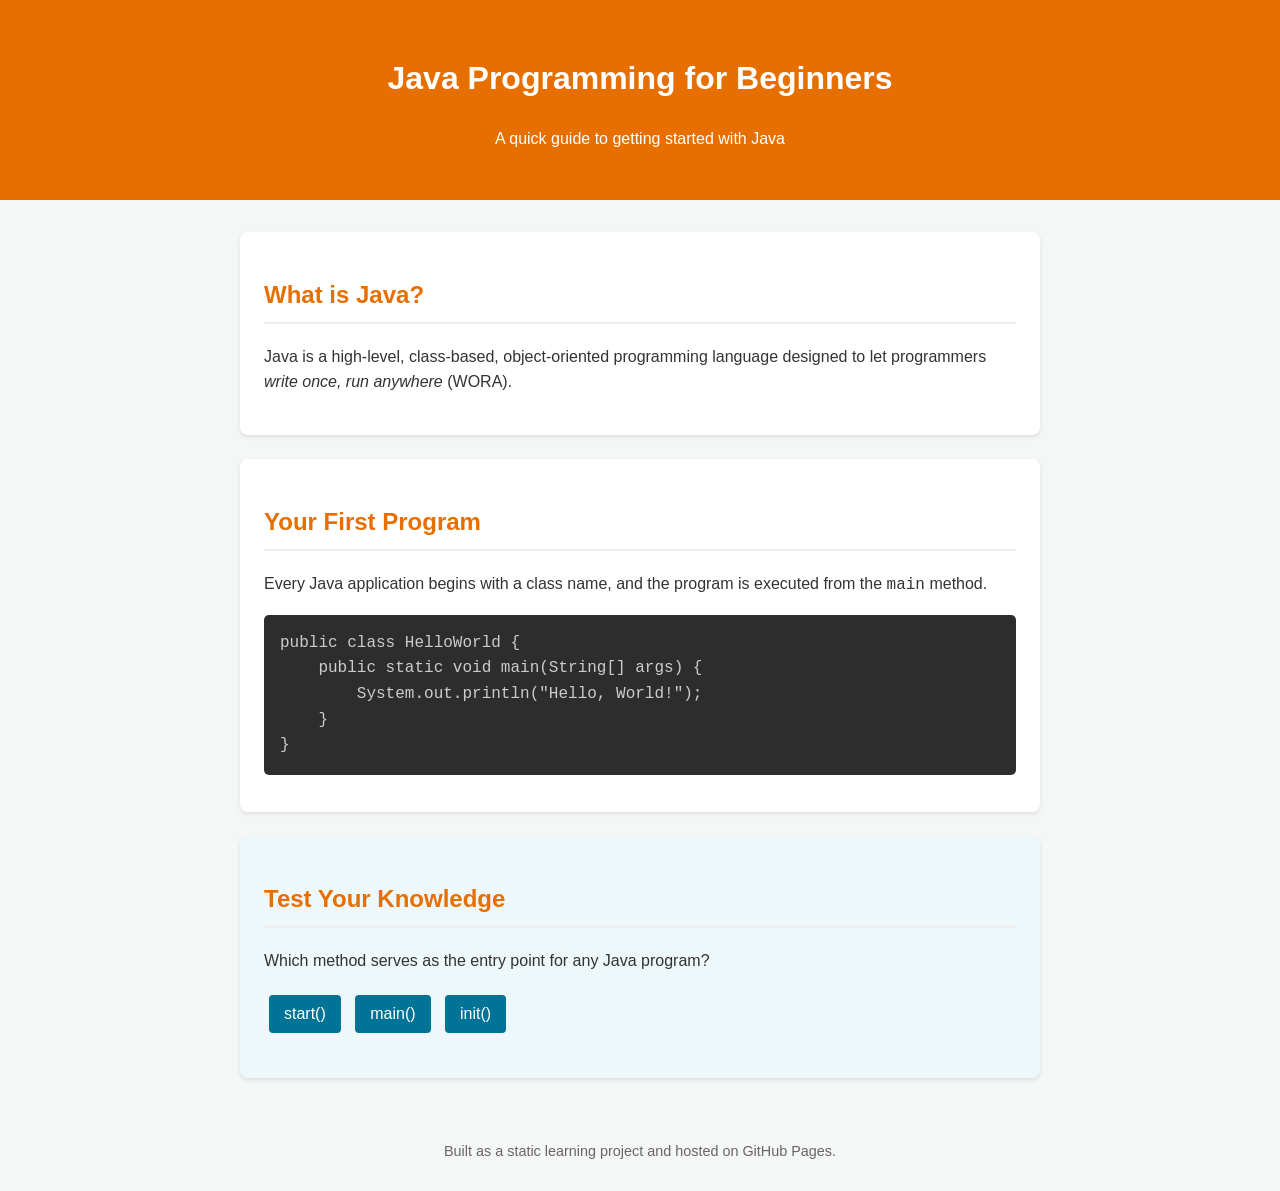
==== index.html @ 13dd9252 "Add files via upload" ====
<!DOCTYPE html>
<html lang="en">
<head>
    <meta charset="UTF-8">
    <meta name="viewport" content="width=device-width, initial-scale=1.0">
    <title>Learn Java - Basics</title>
    <!-- Links to your CSS file -->
    <link rel="stylesheet" href="style.css">
</head>
<body>

    <header>
        <h1>Java Programming for Beginners</h1>
        <p>A quick guide to getting started with Java</p>
    </header>

    <main>
        <section>
            <h2>What is Java?</h2>
            <p>Java is a high-level, class-based, object-oriented programming language designed to let programmers <em>write once, run anywhere</em> (WORA).</p>
        </section>

        <section>
            <h2>Your First Program</h2>
            <p>Every Java application begins with a class name, and the program is executed from the <code>main</code> method.</p>
            <pre><code>public class HelloWorld {
    public static void main(String[] args) {
        System.out.println("Hello, World!");
    }
}</code></pre>
        </section>

        <section class="quiz-section">
            <h2>Test Your Knowledge</h2>
            <p>Which method serves as the entry point for any Java program?</p>
            <!-- These buttons trigger the JavaScript function -->
            <button class="quiz-btn" onclick="checkAnswer('start')">start()</button>
            <button class="quiz-btn" onclick="checkAnswer('main')">main()</button>
            <button class="quiz-btn" onclick="checkAnswer('init')">init()</button>
            
            <p id="quiz-feedback"></p>
        </section>
    </main>

    <footer>
        <p>Built as a static learning project and hosted on GitHub Pages.</p>
    </footer>

    <!-- Links to your JavaScript file -->
    <script src="script.js"></script>
</body>
</html>
---- style.css ----
/* Base Styles */
body {
    font-family: 'Segoe UI', Tahoma, Geneva, Verdana, sans-serif;
    line-height: 1.6;
    margin: 0;
    padding: 0;
    background-color: #f4f7f6;
    color: #333;
}

/* Header & Footer */
header {
    background-color: #e76f00; /* Java Orange */
    color: white;
    padding: 2rem 1rem;
    text-align: center;
}

footer {
    text-align: center;
    padding: 1rem;
    font-size: 0.9rem;
    color: #666;
}

/* Main Layout */
main {
    max-width: 800px;
    margin: 2rem auto;
    padding: 0 1rem;
}

section {
    background: white;
    padding: 1.5rem;
    margin-bottom: 1.5rem;
    border-radius: 8px;
    box-shadow: 0 2px 4px rgba(0,0,0,0.1);
}

h2 {
    color: #e76f00;
    border-bottom: 2px solid #eee;
    padding-bottom: 0.5rem;
}

/* Code Blocks */
pre {
    background-color: #2d2d2d;
    color: #ccc;
    padding: 1rem;
    border-radius: 5px;
    overflow-x: auto;
}

code {
    font-family: Consolas, Monaco, monospace;
}

/* Quiz Section Styles */
.quiz-section {
    background-color: #eef7f9;
}

.quiz-btn {
    background-color: #007396;
    color: white;
    border: none;
    padding: 10px 15px;
    margin: 5px;
    border-radius: 4px;
    cursor: pointer;
    font-size: 1rem;
    transition: background-color 0.3s;
}

.quiz-btn:hover {
    background-color: #005b77;
}

#quiz-feedback {
    font-weight: bold;
    margin-top: 15px;
}

.correct {
    color: #28a745;
}

.incorrect {
    color: #dc3545;
}
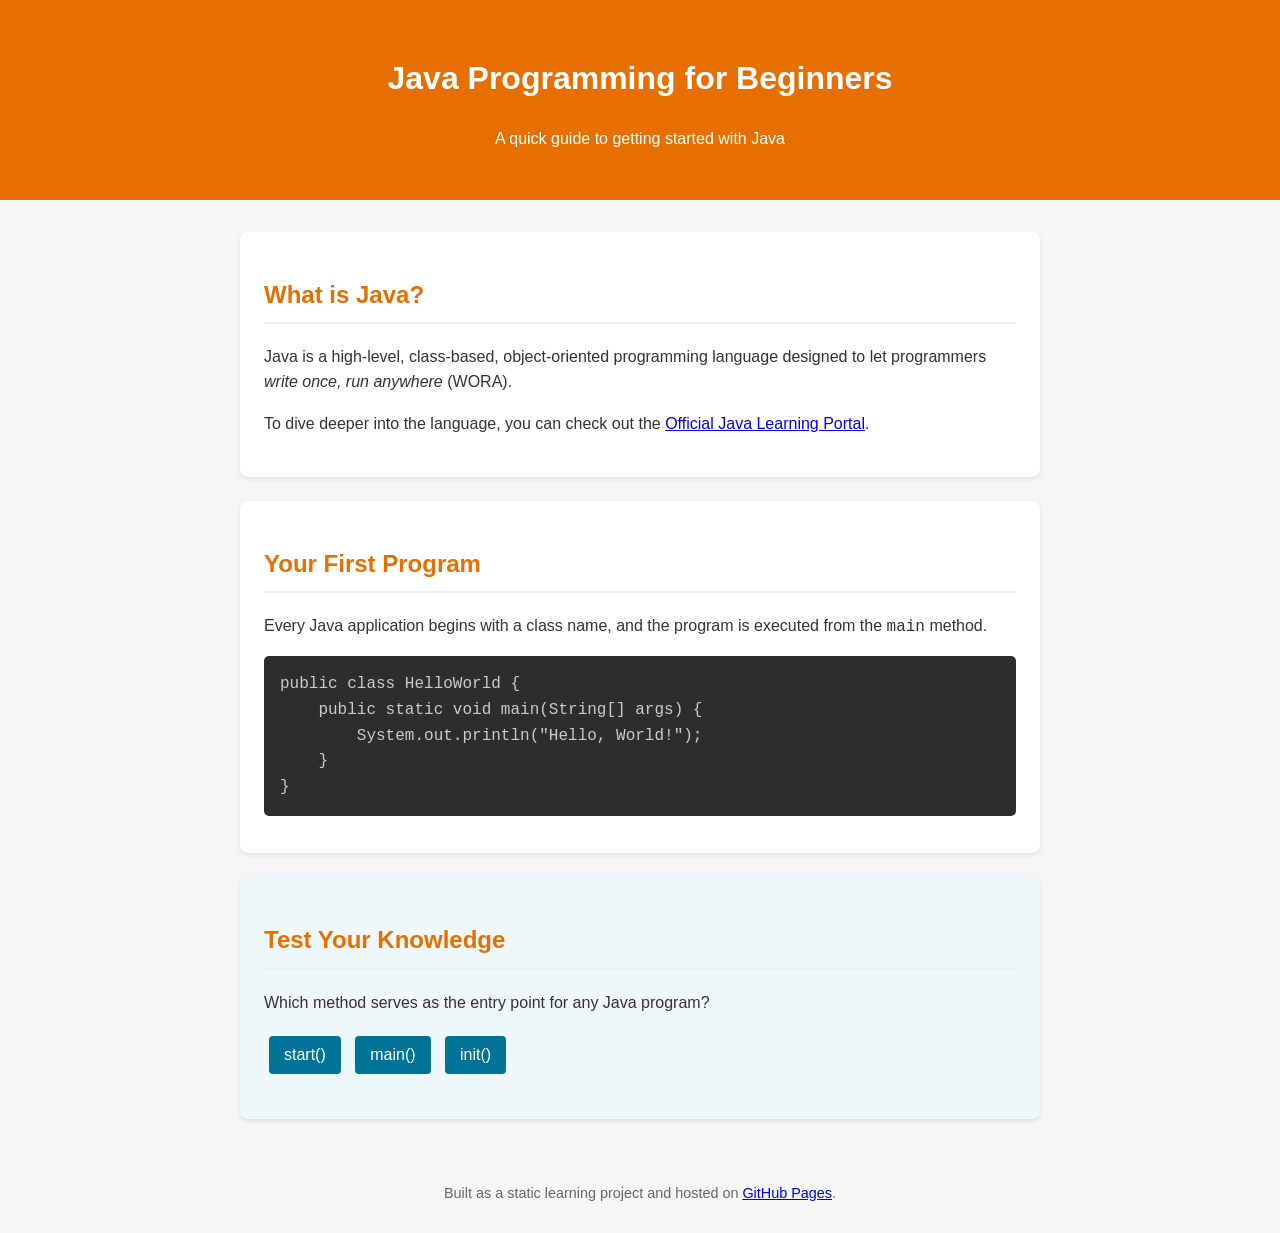
==== commit e33cd625: "Update index.html" ====
--- a/index.html
+++ b/index.html
@@ -18,6 +18,11 @@
         <section>
             <h2>What is Java?</h2>
             <p>Java is a high-level, class-based, object-oriented programming language designed to let programmers <em>write once, run anywhere</em> (WORA).</p>
+            
+            <!-- Here is the new hyperlink -->
+            <p>To dive deeper into the language, you can check out the 
+               <a href="https://dev.java/learn/" target="_blank">Official Java Learning Portal</a>.
+            </p>
         </section>
 
         <section>
@@ -43,10 +48,11 @@
     </main>
 
     <footer>
-        <p>Built as a static learning project and hosted on GitHub Pages.</p>
+        <!-- I also turned 'GitHub Pages' into a link here -->
+        <p>Built as a static learning project and hosted on <a href="https://pages.github.com/" target="_blank">GitHub Pages</a>.</p>
     </footer>
 
     <!-- Links to your JavaScript file -->
     <script src="script.js"></script>
 </body>
-</html>+</html>
